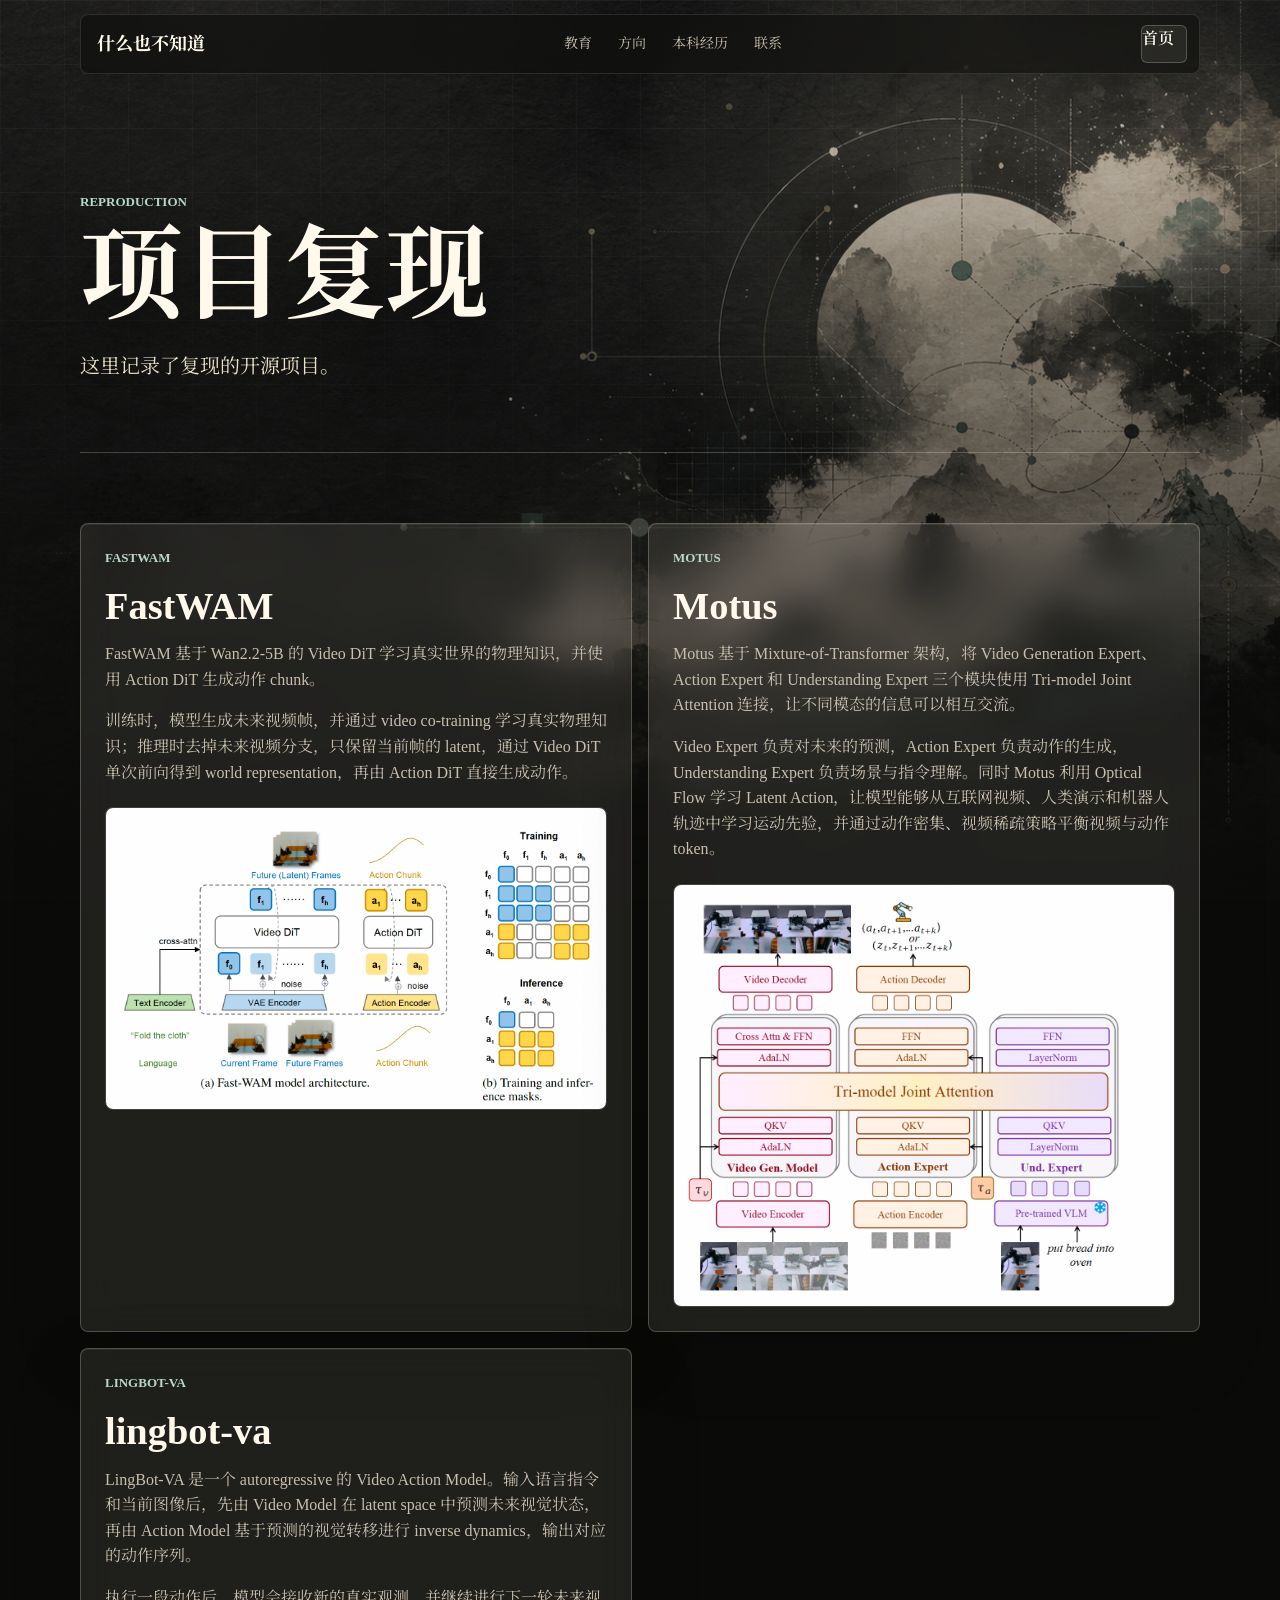
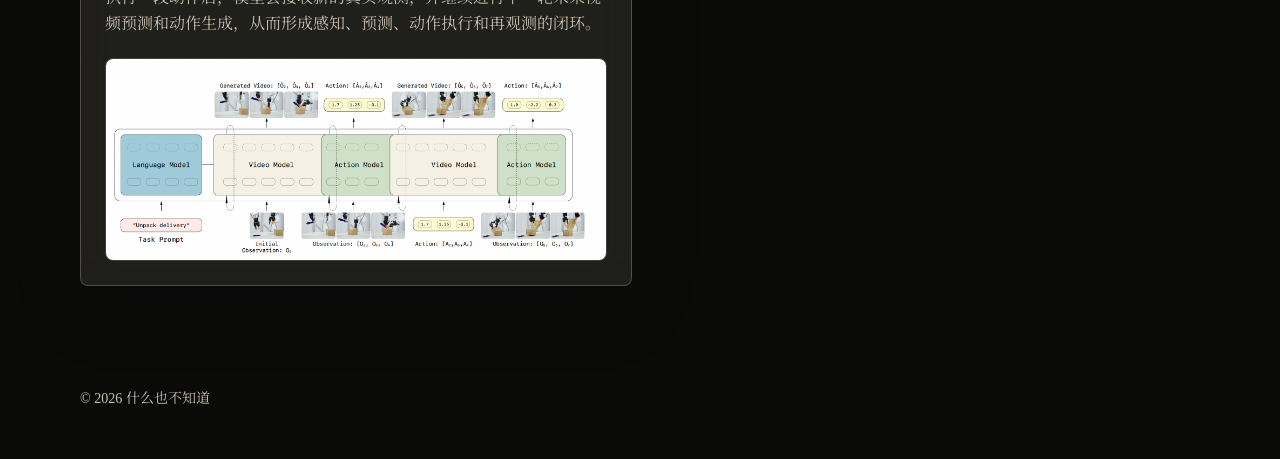
==== projects.html @ d5dfd579 "Update personal website project pages" ====
<!doctype html>
<html lang="zh-CN">
  <head>
    <meta charset="UTF-8" />
    <meta name="viewport" content="width=device-width, initial-scale=1.0" />
    <meta
      name="description"
      content="陈灿阳的项目复现记录：FastWAM、Motus、lingbot-va。"
    />
    <title>项目复现 - 什么也不知道</title>
    <link rel="preconnect" href="https://fonts.googleapis.com" />
    <link rel="preconnect" href="https://fonts.gstatic.com" crossorigin />
    <link
      href="https://fonts.googleapis.com/css2?family=Noto+Serif+SC:wght@400;500;600;700&display=swap"
      rel="stylesheet"
    />
    <link rel="stylesheet" href="styles.css?v=compact-20260616" />
  </head>
  <body>
    <header class="site-header" aria-label="Primary navigation">
      <a class="brand" href="index.html">什么也不知道</a>
      <nav class="nav-links" aria-label="Section navigation">
        <a href="index.html#education">教育</a>
        <a href="index.html#research">方向</a>
        <a href="undergraduate.html">本科经历</a>
        <a href="index.html#contact">联系</a>
      </nav>
      <a class="lang-toggle" href="index.html">首页</a>
    </header>

    <main class="page-main">
      <section class="subpage-hero">
        <p class="section-kicker">Reproduction</p>
        <h1>项目复现</h1>
        <p>
          这里记录了复现的开源项目。
        </p>
      </section>

      <section class="section page-section">
        <div class="project-grid">
          <article class="project-card">
            <p class="year">FastWAM</p>
            <h2>FastWAM</h2>
            <p>
              FastWAM 基于 Wan2.2-5B 的 Video DiT 学习真实世界的物理知识，并使用 Action DiT 生成动作 chunk。
            </p>
            <p>
              训练时，模型生成未来视频帧，并通过 video co-training 学习真实物理知识；推理时去掉未来视频分支，只保留当前帧的 latent，通过 Video DiT 单次前向得到 world representation，再由 Action DiT 直接生成动作。
            </p>
            <figure class="project-figure">
              <img src="assets/images/FastWAM.png" alt="FastWAM architecture diagram" />
            </figure>
          </article>

          <article class="project-card">
            <p class="year">Motus</p>
            <h2>Motus</h2>
            <p>
              Motus 基于 Mixture-of-Transformer 架构，将 Video Generation Expert、Action Expert 和 Understanding Expert 三个模块使用 Tri-model Joint Attention 连接，让不同模态的信息可以相互交流。
            </p>
            <p>
              Video Expert 负责对未来的预测，Action Expert 负责动作的生成，Understanding Expert 负责场景与指令理解。同时 Motus 利用 Optical Flow 学习 Latent Action，让模型能够从互联网视频、人类演示和机器人轨迹中学习运动先验，并通过动作密集、视频稀疏策略平衡视频与动作 token。
            </p>
            <figure class="project-figure">
              <img src="assets/images/Motus.png" alt="Motus architecture diagram" />
            </figure>
          </article>

          <article class="project-card">
            <p class="year">lingbot-va</p>
            <h2>lingbot-va</h2>
            <p>
              LingBot-VA 是一个 autoregressive 的 Video Action Model。输入语言指令和当前图像后，先由 Video Model 在 latent space 中预测未来视觉状态，再由 Action Model 基于预测的视觉转移进行 inverse dynamics，输出对应的动作序列。
            </p>
            <p>
              执行一段动作后，模型会接收新的真实观测，并继续进行下一轮未来视频预测和动作生成，从而形成感知、预测、动作执行和再观测的闭环。
            </p>
            <figure class="project-figure">
              <img src="assets/images/lingbot-va.png" alt="LingBot-VA architecture diagram" />
            </figure>
          </article>
        </div>
      </section>
    </main>

    <footer class="site-footer">
      <span>© 2026 什么也不知道</span>
    </footer>
  </body>
</html>
---- styles.css ----
:root {
  color-scheme: dark;
  --paper: #151612;
  --paper-deep: #0a0b09;
  --ink: #fff9ec;
  --muted: #c8bfae;
  --line: rgba(244, 235, 214, 0.24);
  --panel: rgba(247, 241, 225, 0.085);
  --teal: #b8d8c9;
  --teal-soft: rgba(184, 216, 201, 0.12);
  --graphite: #ebe1cb;
  --shadow: rgba(0, 0, 0, 0.38);
  --max: 1120px;
  --serif-font: "Times New Roman", "Noto Serif SC", "Songti SC", "STSong", "SimSun", serif;
}

* {
  box-sizing: border-box;
}

html {
  scroll-behavior: smooth;
}

body {
  margin: 0;
  background:
    linear-gradient(180deg, rgba(10, 11, 9, 0.08), rgba(10, 11, 9, 0.9) 42%, rgba(10, 11, 9, 0.96)),
    radial-gradient(circle at 78% 10%, rgba(235, 225, 198, 0.2), transparent 24rem),
    radial-gradient(circle at 18% 0%, rgba(235, 225, 198, 0.08), transparent 26rem),
    url("assets/world-model-hero.png"),
    linear-gradient(180deg, var(--paper), var(--paper-deep));
  background-attachment: scroll, scroll, scroll, fixed, scroll;
  background-position: center top, center top, center top, center top, center top;
  background-repeat: no-repeat;
  background-size: cover, cover, cover, cover, cover;
  color: var(--ink);
  font-family: var(--serif-font);
  line-height: 1.6;
}

body::before {
  position: fixed;
  inset: 0;
  z-index: -1;
  pointer-events: none;
  content: "";
  background-image:
    linear-gradient(rgba(255, 249, 236, 0.04) 1px, transparent 1px),
    linear-gradient(90deg, rgba(255, 249, 236, 0.032) 1px, transparent 1px);
  background-size: 64px 64px;
  mask-image: linear-gradient(180deg, #000, transparent 78%);
}

a {
  color: inherit;
  text-decoration: none;
}

.site-header {
  position: fixed;
  top: 14px;
  left: 50%;
  z-index: 10;
  display: flex;
  align-items: center;
  justify-content: space-between;
  gap: 24px;
  width: min(100% - 28px, var(--max));
  margin: 0;
  padding: 10px 12px 10px 16px;
  transform: translateX(-50%);
  background: rgba(13, 14, 12, 0.62);
  border: 1px solid rgba(244, 235, 214, 0.12);
  border-radius: 8px;
  box-shadow: 0 18px 60px rgba(0, 0, 0, 0.18);
  backdrop-filter: blur(18px) saturate(1.1);
}

.brand {
  font-family: var(--serif-font);
  font-size: 18px;
  font-weight: 700;
  letter-spacing: 0;
  white-space: nowrap;
}

.nav-links {
  display: flex;
  align-items: center;
  gap: 26px;
  color: var(--muted);
  font-size: 14px;
}

.nav-links a {
  transition: color 180ms ease;
}

.nav-links a:hover {
  color: var(--ink);
}

.lang-toggle,
.button {
  min-height: 40px;
  border: 1px solid var(--line);
  border-radius: 6px;
  font: inherit;
  font-weight: 600;
  cursor: pointer;
}

.lang-toggle {
  min-width: 46px;
  min-height: 38px;
  background: rgba(243, 239, 228, 0.08);
  color: var(--ink);
}

.hero {
  position: relative;
  display: flex;
  align-items: center;
  min-height: 42svh;
  overflow: hidden;
  padding: 104px max(20px, calc((100vw - var(--max)) / 2)) 78px;
}

.hero::before {
  position: absolute;
  inset: 0;
  content: "";
  background:
    linear-gradient(90deg, rgba(8, 9, 8, 0.86), rgba(8, 9, 8, 0.44) 42%, rgba(8, 9, 8, 0.08)),
    linear-gradient(180deg, rgba(8, 9, 8, 0.12), rgba(8, 9, 8, 0.82));
  z-index: 0;
}

.hero::after {
  position: absolute;
  right: 0;
  bottom: -1px;
  left: 0;
  z-index: 1;
  height: 120px;
  content: "";
  pointer-events: none;
  background: linear-gradient(180deg, rgba(10, 11, 9, 0), rgba(10, 11, 9, 0.72) 66%, rgba(10, 11, 9, 0.94));
}

.hero-copy {
  position: relative;
  z-index: 2;
  width: min(100%, var(--max));
}

.eyebrow,
.section-kicker {
  margin: 0 0 14px;
  color: var(--teal);
  font-size: 13px;
  font-weight: 700;
  letter-spacing: 0;
  text-transform: uppercase;
}

h1,
h2,
h3,
p {
  overflow-wrap: anywhere;
}

h1 {
  margin: 0;
  font-family: var(--serif-font);
  font-size: clamp(46px, 7vw, 92px);
  font-weight: 700;
  line-height: 0.95;
  letter-spacing: 0;
  text-shadow: 0 18px 60px rgba(0, 0, 0, 0.45);
}

.hero-text {
  max-width: 620px;
  margin: 28px 0 0;
  color: var(--graphite);
  font-size: 18px;
}

.hero-actions {
  display: flex;
  flex-wrap: wrap;
  gap: 12px;
  margin-top: 34px;
}

.button {
  display: inline-flex;
  align-items: center;
  justify-content: center;
  padding: 0 18px;
}

.button.primary {
  background: var(--ink);
  color: #10110f;
  border-color: var(--ink);
}

.button.secondary {
  background: rgba(243, 239, 228, 0.04);
  color: var(--ink);
}

.hero-visual {
  position: absolute;
  inset: 0;
  z-index: 0;
  margin: 0;
  pointer-events: none;
}

.hero-visual img {
  display: block;
  width: 100%;
  height: 100%;
  object-fit: cover;
  object-position: center;
  filter: brightness(1.2) contrast(1.08) saturate(1.04);
}

.section {
  width: min(100% - 40px, var(--max));
  margin: 0 auto;
  padding: 84px 0;
  border-top: 1px solid var(--line);
}

.hero + .section {
  margin-top: -28px;
  border-top: 0;
}

.section-heading {
  display: grid;
  grid-template-columns: 220px minmax(0, 1fr);
  gap: 34px;
  align-items: start;
  margin-bottom: 36px;
}

h2 {
  margin: 0;
  font-family: var(--serif-font);
  max-width: 780px;
  font-size: clamp(38px, 5vw, 66px);
  font-weight: 600;
  line-height: 1;
  letter-spacing: 0;
}

.education-grid {
  display: grid;
  grid-template-columns: repeat(2, minmax(0, 1fr));
  gap: 16px;
}

.contact-text {
  margin: 0;
}

.education-card,
.research-list article,
.empty-state,
.publication-card {
  background: var(--panel);
  border: 1px solid var(--line);
  border-radius: 8px;
  backdrop-filter: blur(18px);
  box-shadow:
    inset 0 1px 0 rgba(255, 255, 255, 0.07),
    0 22px 70px rgba(0, 0, 0, 0.18);
}

.education-card {
  min-height: 190px;
  padding: 24px;
}

.year {
  margin: 0 0 42px;
  color: var(--muted);
  font-size: 13px;
  font-weight: 400;
  text-transform: uppercase;
}

.degree {
  margin: 0;
  color: var(--teal);
  font-weight: 400;
}

.period {
  margin: 10px 0 4px;
  color: var(--muted);
  font-size: 15px;
}

.inline-link {
  display: inline-flex;
  align-items: center;
  gap: 10px;
  justify-content: center;
  width: fit-content;
  min-height: 42px;
  margin-top: 22px;
  padding: 0 14px 0 16px;
  border: 1px solid var(--line);
  border-radius: 6px;
  background: rgba(243, 239, 228, 0.06);
  color: var(--ink);
  font-weight: 600;
}

.inline-link::after {
  content: ">";
  color: var(--teal);
  font-weight: 700;
}

.inline-link small {
  color: var(--muted);
  font-size: 12px;
  font-weight: 400;
}

.project-entry-link {
  flex-wrap: wrap;
  justify-content: flex-start;
  max-width: 100%;
  padding-top: 8px;
  padding-bottom: 8px;
  line-height: 1.35;
}

.research-list {
  display: grid;
  grid-template-columns: repeat(2, minmax(0, 1fr));
  gap: 16px;
}

.research-list article {
  min-height: 170px;
  padding: 22px;
}

.research-list span {
  display: inline-flex;
  align-items: center;
  justify-content: center;
  width: 36px;
  height: 36px;
  margin-bottom: 34px;
  border-radius: 50%;
  background: var(--teal-soft);
  color: var(--teal);
  font-size: 13px;
  font-weight: 700;
}

h3 {
  margin: 0 0 10px;
  font-size: 22px;
  line-height: 1.2;
  font-weight: 400;
}

.empty-state p,
.contact-text {
  color: var(--muted);
}

.empty-state p {
  margin: 0;
}

.empty-state {
  max-width: 720px;
  padding: 26px;
  border-style: dashed;
}

.empty-state .inline-link {
  margin-top: 18px;
}

.publication-list {
  display: grid;
  gap: 16px;
}

.publication-card {
  padding: 26px;
}

.publication-card h3 {
  max-width: 980px;
  font-size: clamp(24px, 3vw, 38px);
}

.publication-card p {
  max-width: 980px;
  color: var(--muted);
}

.publication-actions {
  display: flex;
  flex-wrap: wrap;
  gap: 12px;
  margin-top: 24px;
}

.contact-text {
  max-width: 720px;
  font-size: 18px;
}

.contact-links {
  display: grid;
  grid-template-columns: repeat(2, minmax(0, 1fr));
  gap: 12px;
  margin-top: 0;
}

.contact-links a {
  display: grid;
  gap: 8px;
  min-height: 96px;
  padding: 18px;
  border: 1px solid var(--line);
  border-radius: 6px;
  background: rgba(243, 239, 228, 0.055);
  backdrop-filter: blur(18px);
}

.contact-links span {
  color: var(--muted);
  font-size: 13px;
  font-weight: 700;
}

.contact-links strong {
  color: var(--ink);
  font-size: clamp(16px, 2.4vw, 18px);
  font-weight: 700;
  overflow-wrap: anywhere;
}

.site-footer {
  width: min(100% - 40px, var(--max));
  margin: 0 auto;
  padding: 32px 0 48px;
  color: var(--muted);
  font-size: 14px;
}

.page-main {
  padding-top: 96px;
}

.subpage-hero {
  width: min(100% - 40px, var(--max));
  margin: 0 auto;
  padding: 96px 0 70px;
}

.subpage-hero h1 {
  max-width: 840px;
  font-size: clamp(54px, 8vw, 104px);
}

.subpage-hero p:last-child {
  max-width: 760px;
  margin: 26px 0 0;
  color: var(--graphite);
  font-size: 20px;
}

.page-section {
  padding: 70px 0;
}

.detail-grid,
.project-grid,
.achievement-grid {
  display: grid;
  grid-template-columns: repeat(2, minmax(0, 1fr));
  gap: 16px;
}

.detail-card,
.project-card,
.achievement-card,
.timeline article {
  background: var(--panel);
  border: 1px solid var(--line);
  border-radius: 8px;
  backdrop-filter: blur(18px);
  box-shadow:
    inset 0 1px 0 rgba(255, 255, 255, 0.07),
    0 22px 70px rgba(0, 0, 0, 0.16);
}

.detail-card,
.project-card,
.achievement-card {
  padding: 24px;
}

.detail-card h2,
.project-card h2 {
  margin: 0 0 12px;
  font-size: clamp(28px, 3vw, 42px);
}

.detail-card p,
.project-card p,
.achievement-card p,
.timeline p {
  color: var(--muted);
}

.clean-list {
  display: grid;
  gap: 10px;
  margin: 16px 0 0;
  padding-left: 1.15rem;
  color: var(--muted);
}

.project-figure {
  margin: 22px 0 0;
  overflow: hidden;
  border: 1px solid rgba(244, 235, 214, 0.2);
  border-radius: 8px;
  background: rgba(10, 11, 9, 0.36);
}

.project-figure img {
  display: block;
  width: 100%;
  height: auto;
}

.timeline {
  display: grid;
  gap: 16px;
}

.timeline article {
  padding: 24px;
}

.timeline span,
.project-card .year,
.achievement-card span {
  display: block;
  margin-bottom: 18px;
  color: var(--teal);
  font-size: 13px;
  font-weight: 700;
  text-transform: uppercase;
}

.timeline h3,
.project-card h2,
.achievement-card h3 {
  color: var(--ink);
}

.experience-block {
  display: grid;
  gap: 10px;
  margin-top: 20px;
}

.experience-block h4 {
  margin: 10px 0 0;
  color: var(--teal);
  font-size: 16px;
}

.experience-block p {
  margin: 0;
  max-width: 1160px;
}

@media (max-width: 860px) {
  .site-header {
    width: min(100% - 28px, var(--max));
    gap: 14px;
  }

  .nav-links {
    display: none;
  }

  .section,
  .site-footer {
    width: min(100% - 28px, var(--max));
  }

  .hero {
    min-height: 34svh;
    padding: 98px 14px 38px;
  }

  .section-heading,
  .education-grid,
  .research-list,
  .contact-links,
  .detail-grid,
  .project-grid,
  .achievement-grid {
    grid-template-columns: 1fr;
  }

  .section {
    padding: 60px 0;
  }

  .subpage-hero {
    width: min(100% - 28px, var(--max));
    padding: 70px 0 48px;
  }

  .education-grid {
    gap: 14px;
  }
}

@media (max-width: 520px) {
  h1 {
    font-size: 44px;
  }

  .hero-text {
    font-size: 16px;
  }

  .button {
    width: 100%;
  }
}
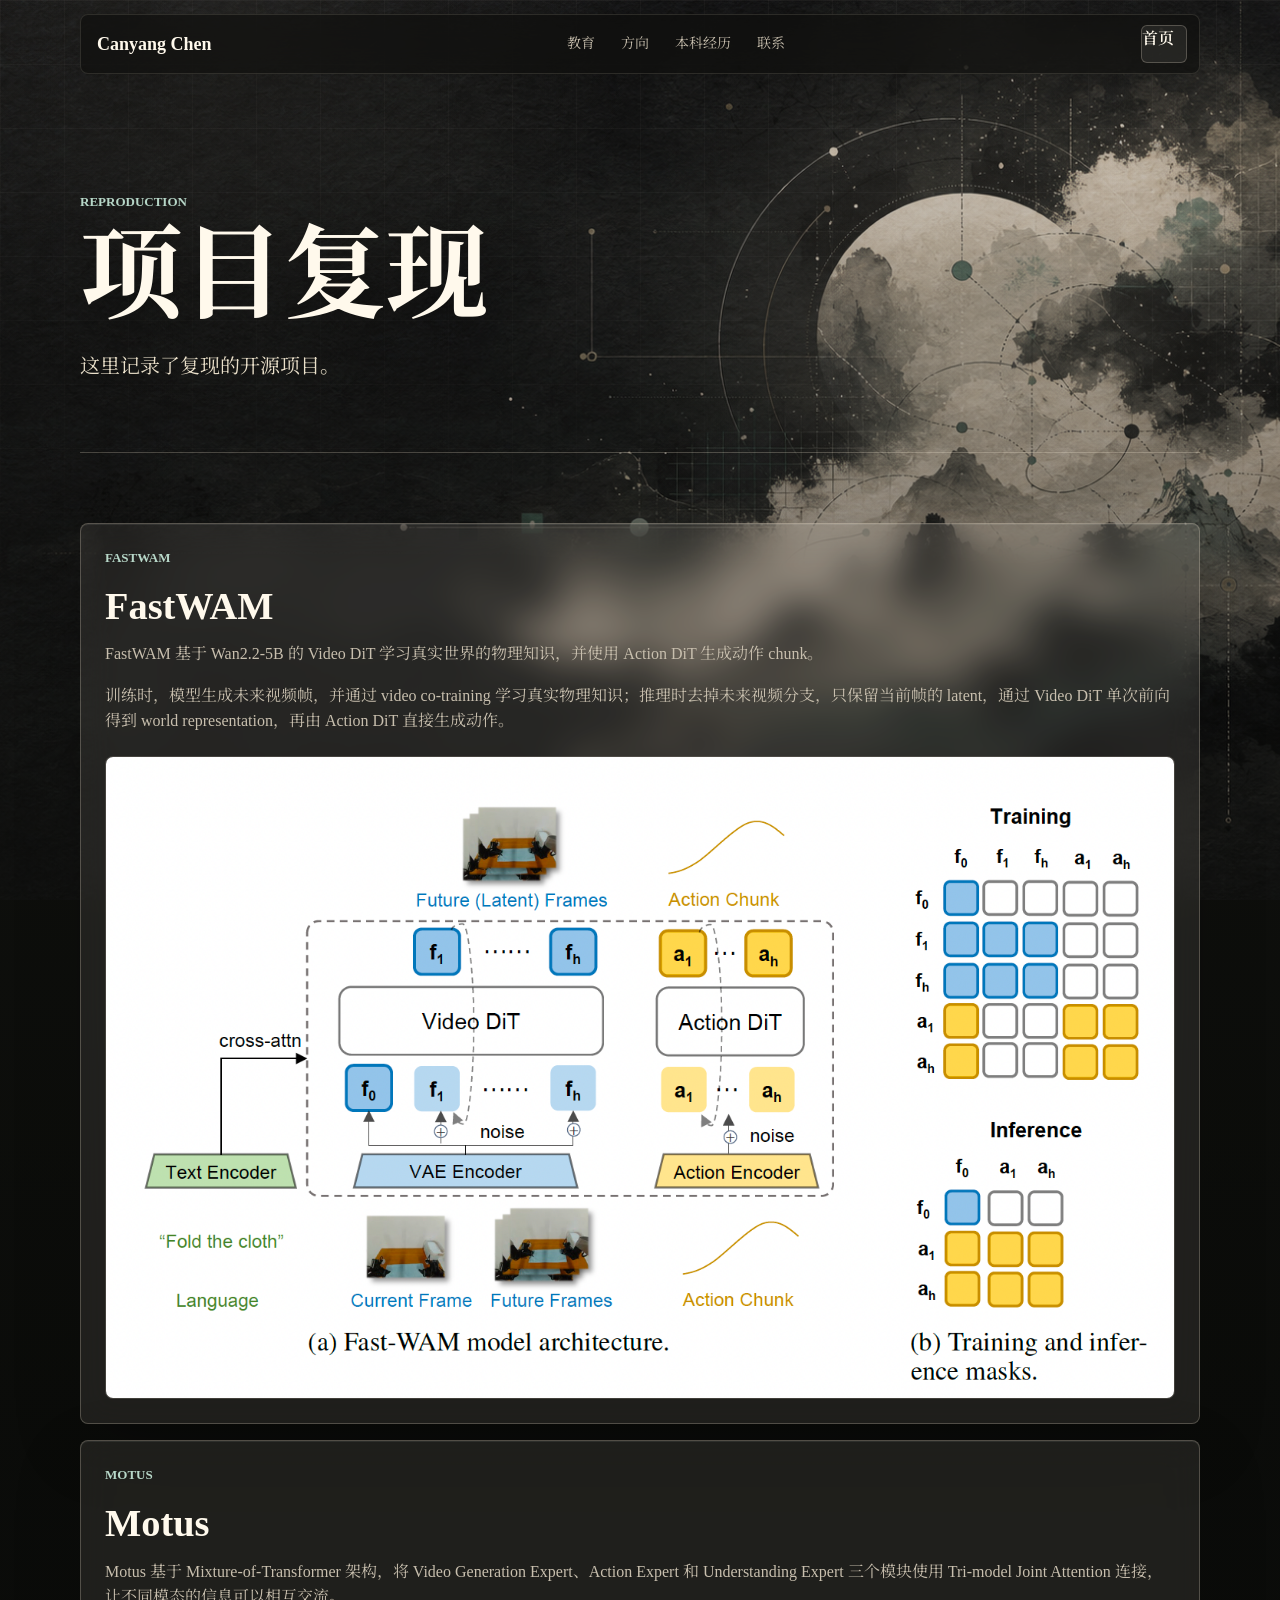
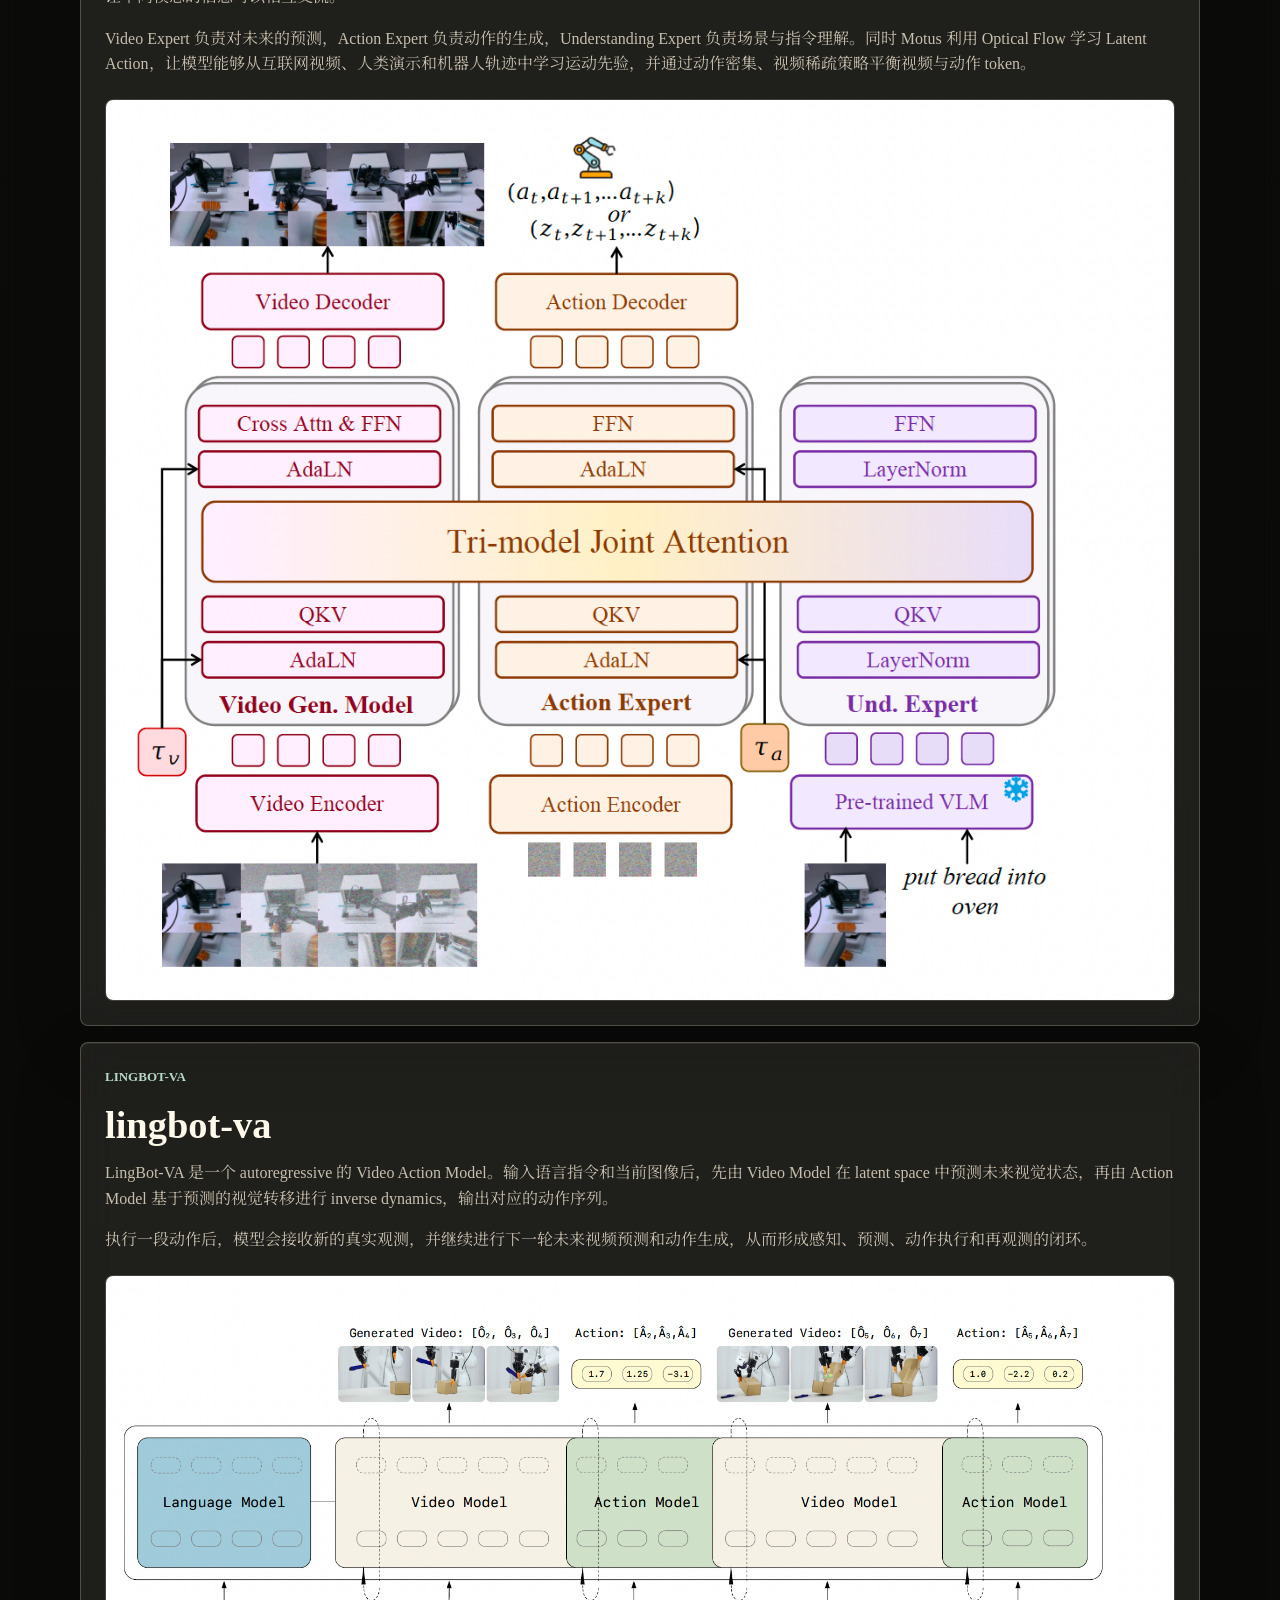
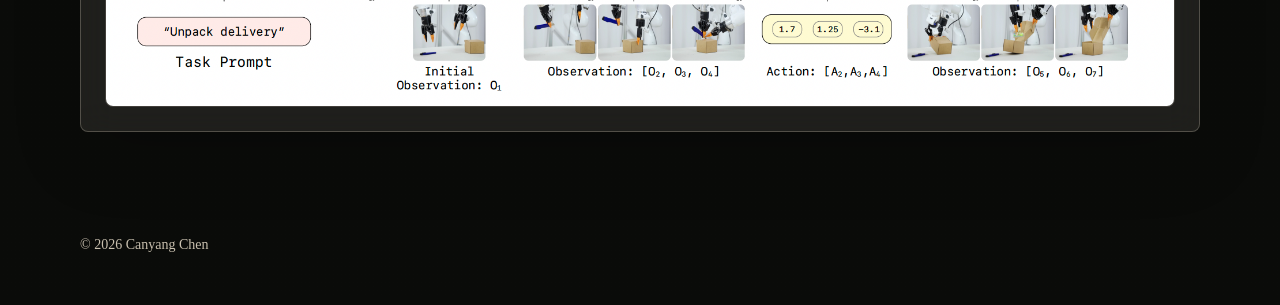
==== commit 8dbcea9c: "Update site branding to Canyang Chen" ====
--- a/projects.html
+++ b/projects.html
@@ -7,7 +7,7 @@
       name="description"
       content="陈灿阳的项目复现记录：FastWAM、Motus、lingbot-va。"
     />
-    <title>项目复现 - 什么也不知道</title>
+    <title>项目复现 - Canyang Chen</title>
     <link rel="preconnect" href="https://fonts.googleapis.com" />
     <link rel="preconnect" href="https://fonts.gstatic.com" crossorigin />
     <link
@@ -18,7 +18,7 @@
   </head>
   <body>
     <header class="site-header" aria-label="Primary navigation">
-      <a class="brand" href="index.html">什么也不知道</a>
+      <a class="brand" href="index.html">Canyang Chen</a>
       <nav class="nav-links" aria-label="Section navigation">
         <a href="index.html#education">教育</a>
         <a href="index.html#research">方向</a>
@@ -85,7 +85,7 @@
     </main>
 
     <footer class="site-footer">
-      <span>© 2026 什么也不知道</span>
+      <span>© 2026 Canyang Chen</span>
     </footer>
   </body>
 </html>
--- a/styles.css
+++ b/styles.css
@@ -494,10 +494,15 @@
 }
 
 .detail-grid,
-.project-grid,
 .achievement-grid {
   display: grid;
   grid-template-columns: repeat(2, minmax(0, 1fr));
+  gap: 16px;
+}
+
+.project-grid {
+  display: grid;
+  grid-template-columns: 1fr;
   gap: 16px;
 }
 
@@ -581,6 +586,12 @@
   color: var(--ink);
 }
 
+.project-team {
+  margin: -4px 0 18px;
+  color: var(--teal);
+  font-weight: 600;
+}
+
 .experience-block {
   display: grid;
   gap: 10px;
